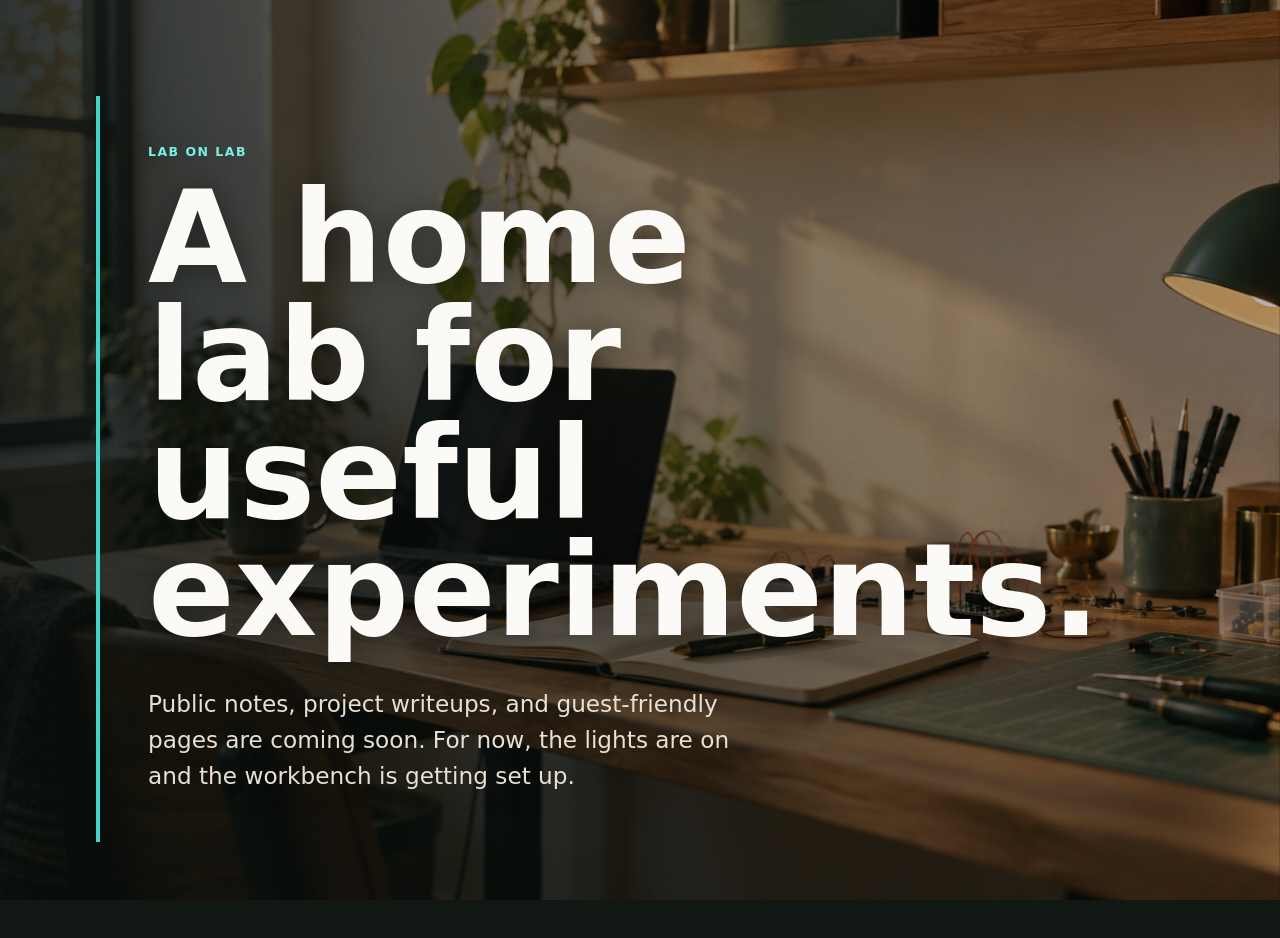
==== index.html @ 0a12d1a8 "Publish public site from timpieces/labonlab@3668858323f7fb5137b89e59f8192fd5eb0e480a" ====
<!doctype html>
<html lang="en">
  <head>
    <meta charset="utf-8">
    <meta name="viewport" content="width=device-width, initial-scale=1">
    <title>Lab on Lab</title>
    <meta
      name="description"
      content="Lab on Lab is a small home lab for practical experiments, public notes, and useful tools."
    >
    <link rel="stylesheet" href="./styles.css">
  </head>
  <body>
    <img
      class="hero-image"
      src="./assets/home-lab-workbench.png"
      alt=""
      aria-hidden="true"
    >
    <main class="page-shell">
      <section class="intro" aria-labelledby="site-title">
        <p class="eyebrow">Lab on Lab</p>
        <h1 id="site-title">A home lab for useful experiments.</h1>
        <p class="lede">
          Public notes, project writeups, and guest-friendly pages are coming
          soon. For now, the lights are on and the workbench is getting set up.
        </p>
      </section>
    </main>
  </body>
</html>
---- styles.css ----
:root {
  color-scheme: dark;
  --ink: #fbfaf6;
  --muted: #e8e1d3;
  --accent: #0f766e;
}

* {
  box-sizing: border-box;
}

html {
  min-height: 100%;
}

body {
  min-height: 100vh;
  margin: 0;
  background: #111713;
  color: var(--ink);
  font-family:
    Inter, ui-sans-serif, system-ui, -apple-system, BlinkMacSystemFont, "Segoe UI",
    sans-serif;
}

.hero-image {
  position: fixed;
  inset: 0;
  width: 100%;
  height: 100%;
  object-fit: cover;
}

body::after {
  position: fixed;
  inset: 0;
  background:
    linear-gradient(90deg, rgba(9, 15, 13, 0.82), rgba(9, 15, 13, 0.34) 58%, rgba(9, 15, 13, 0.08)),
    linear-gradient(0deg, rgba(9, 15, 13, 0.48), rgba(9, 15, 13, 0.12));
  content: "";
}

.page-shell {
  position: relative;
  z-index: 1;
  display: grid;
  min-height: 100vh;
  padding: clamp(32px, 8vw, 96px);
  place-items: center start;
}

.intro {
  width: min(100%, 780px);
  border-left: 4px solid #43d4c8;
  padding: clamp(24px, 5vw, 48px);
  text-shadow: 0 2px 32px rgba(0, 0, 0, 0.38);
}

.eyebrow {
  margin: 0 0 20px;
  color: #78f0e6;
  font-size: 0.78rem;
  font-weight: 800;
  letter-spacing: 0.12em;
  text-transform: uppercase;
}

h1 {
  max-width: 11ch;
  margin: 0;
  font-size: clamp(3.4rem, 10vw, 8.5rem);
  line-height: 0.92;
}

.lede {
  max-width: 620px;
  margin: clamp(24px, 4vw, 36px) 0 0;
  color: var(--muted);
  font-size: clamp(1.15rem, 2vw, 1.45rem);
  line-height: 1.55;
}

@media (max-width: 560px) {
  body::after {
    background:
      linear-gradient(0deg, rgba(9, 15, 13, 0.82), rgba(9, 15, 13, 0.34)),
      linear-gradient(90deg, rgba(9, 15, 13, 0.52), rgba(9, 15, 13, 0.22));
  }

  .page-shell {
    align-items: end;
    padding: 24px;
  }

  .intro {
    padding: 20px 0 20px 20px;
  }

  h1 {
    font-size: clamp(3rem, 18vw, 4.8rem);
  }
}
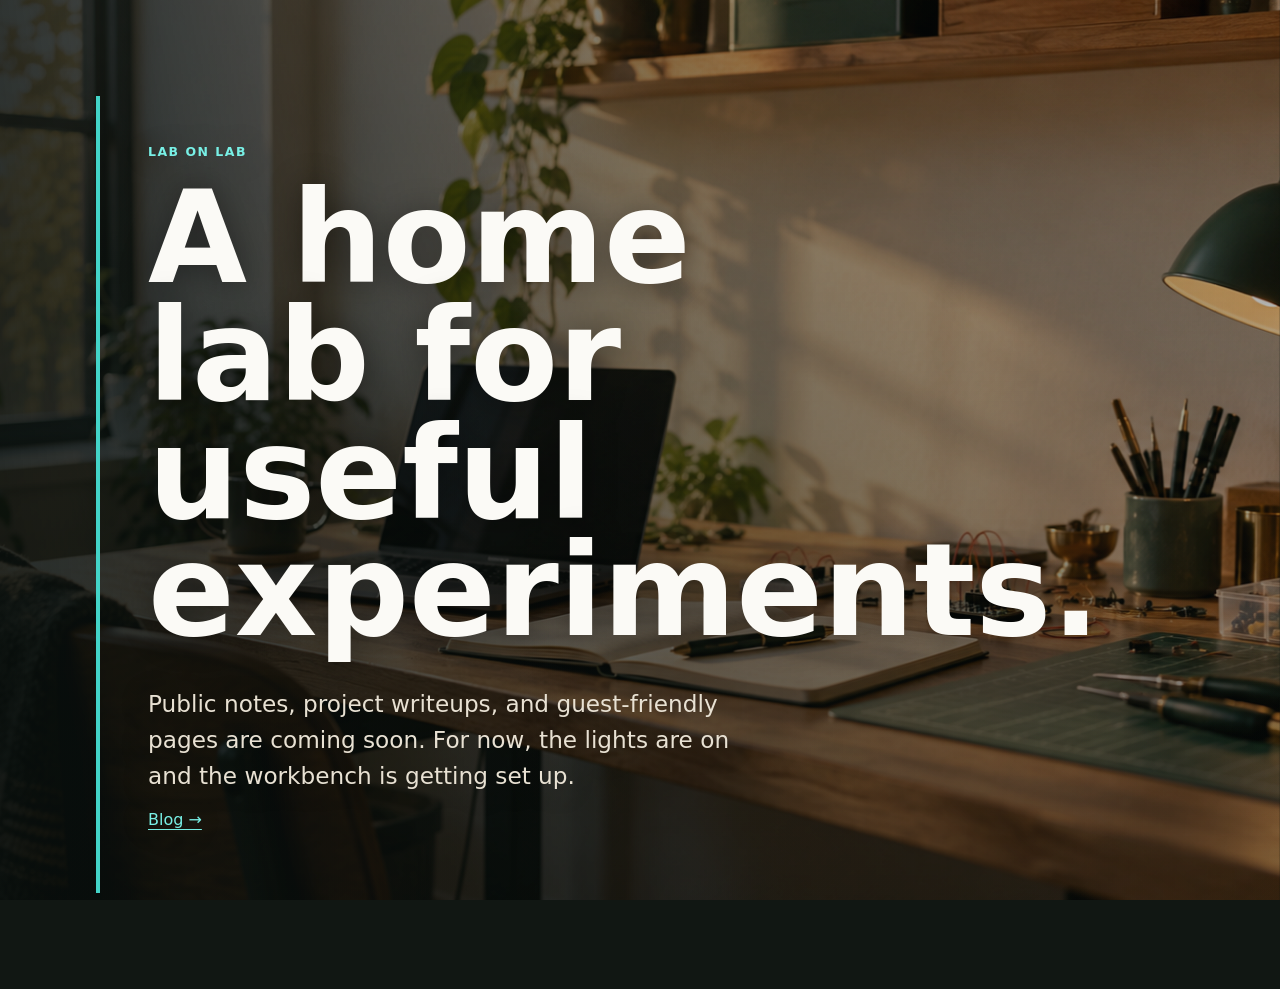
==== commit 518bc93c: "Publish public site from timpieces/labonlab@63274655cd30ea856a50db04f0fefd4ffd751af6" ====
--- a/index.html
+++ b/index.html
@@ -25,6 +25,7 @@
           Public notes, project writeups, and guest-friendly pages are coming
           soon. For now, the lights are on and the workbench is getting set up.
         </p>
+        <p><a class="blog-link" href="./blog/">Blog →</a></p>
       </section>
     </main>
   </body>
--- a/styles.css
+++ b/styles.css
@@ -65,6 +65,11 @@
   text-transform: uppercase;
 }
 
+.blog-link {
+  color: #78f0e6;
+  text-underline-offset: 0.25em;
+}
+
 h1 {
   max-width: 11ch;
   margin: 0;
